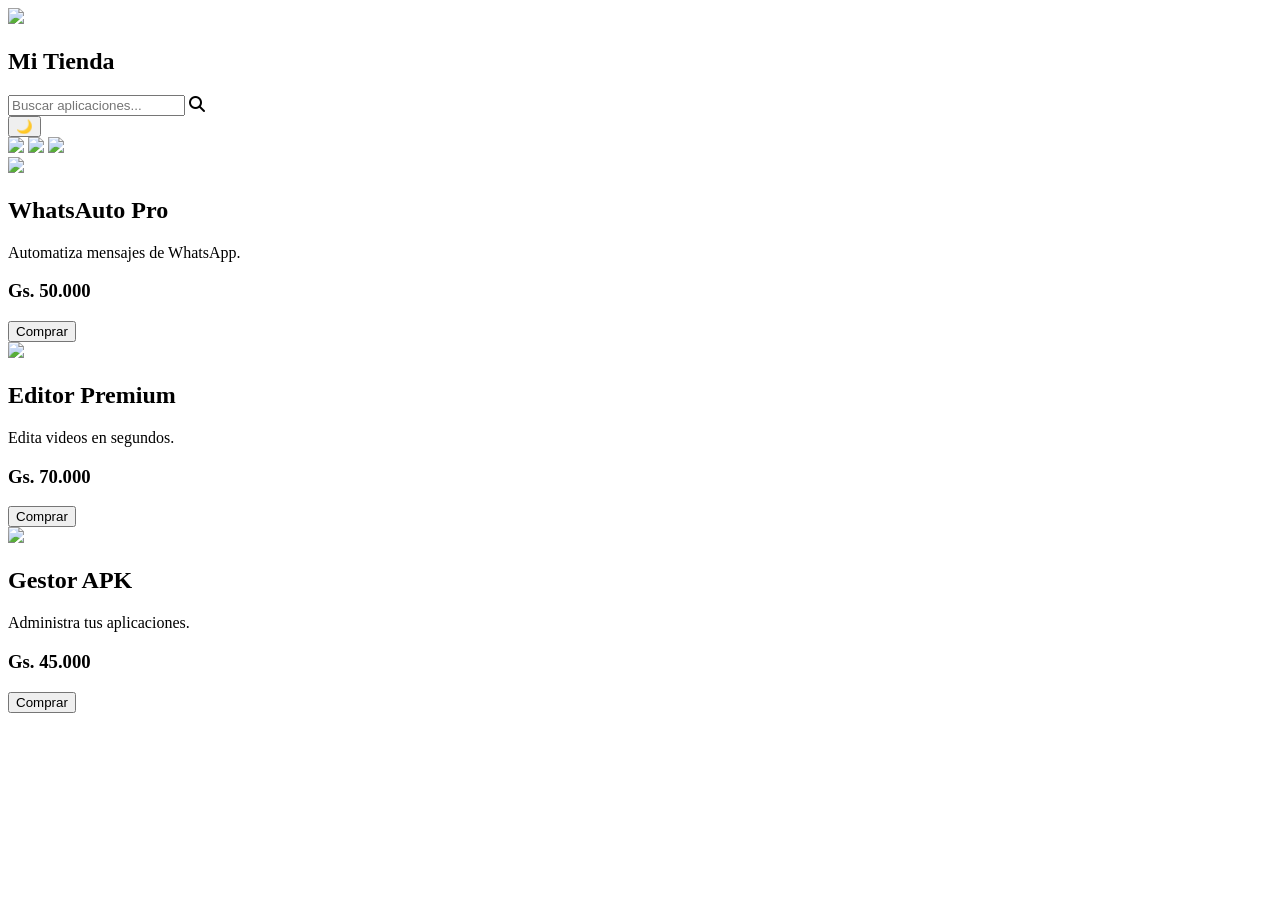
==== index.html @ 80a1f713 "Add files via upload" ====
<!DOCTYPE html>
<html lang="es">
<head>
<meta charset="UTF-8">
<meta name="viewport" content="width=device-width, initial-scale=1.0">
<title>Mi Tienda de Apps</title>

<link rel="stylesheet" href="css/style.css">

<link rel="preconnect" href="https://fonts.googleapis.com">
<link href="https://fonts.googleapis.com/css2?family=Roboto:wght@300;400;500;700&display=swap" rel="stylesheet">

<link rel="stylesheet" href="https://cdnjs.cloudflare.com/ajax/libs/font-awesome/6.5.2/css/all.min.css">

</head>
<body>

<header>

<div class="logo">

<img src="imagenes/logo.png">

<h2>Mi Tienda</h2>

</div>

<div class="busqueda">

<input type="text" placeholder="Buscar aplicaciones...">

<i class="fa fa-search"></i>

</div>

<button id="modo">

🌙

</button>

</header>

<section class="slider">

<div class="slides">

<img src="imagenes/banner1.jpg">

<img src="imagenes/banner2.jpg">

<img src="imagenes/banner3.jpg">

</div>

</section>

<section class="apps">

<div class="card">

<img src="imagenes/app1.jpg">

<h2>WhatsAuto Pro</h2>

<p>Automatiza mensajes de WhatsApp.</p>

<h3>Gs. 50.000</h3>

<button class="comprar">

Comprar

</button>

</div>

<div class="card">

<img src="imagenes/app2.jpg">

<h2>Editor Premium</h2>

<p>Edita videos en segundos.</p>

<h3>Gs. 70.000</h3>

<button class="comprar">

Comprar

</button>

</div>

<div class="card">

<img src="imagenes/app3.jpg">

<h2>Gestor APK</h2>

<p>Administra tus aplicaciones.</p>

<h3>Gs. 45.000</h3>

<button class="comprar">

Comprar

</button>

</div>

</section>

<script src="js/app.js"></script>

</body>
</html>
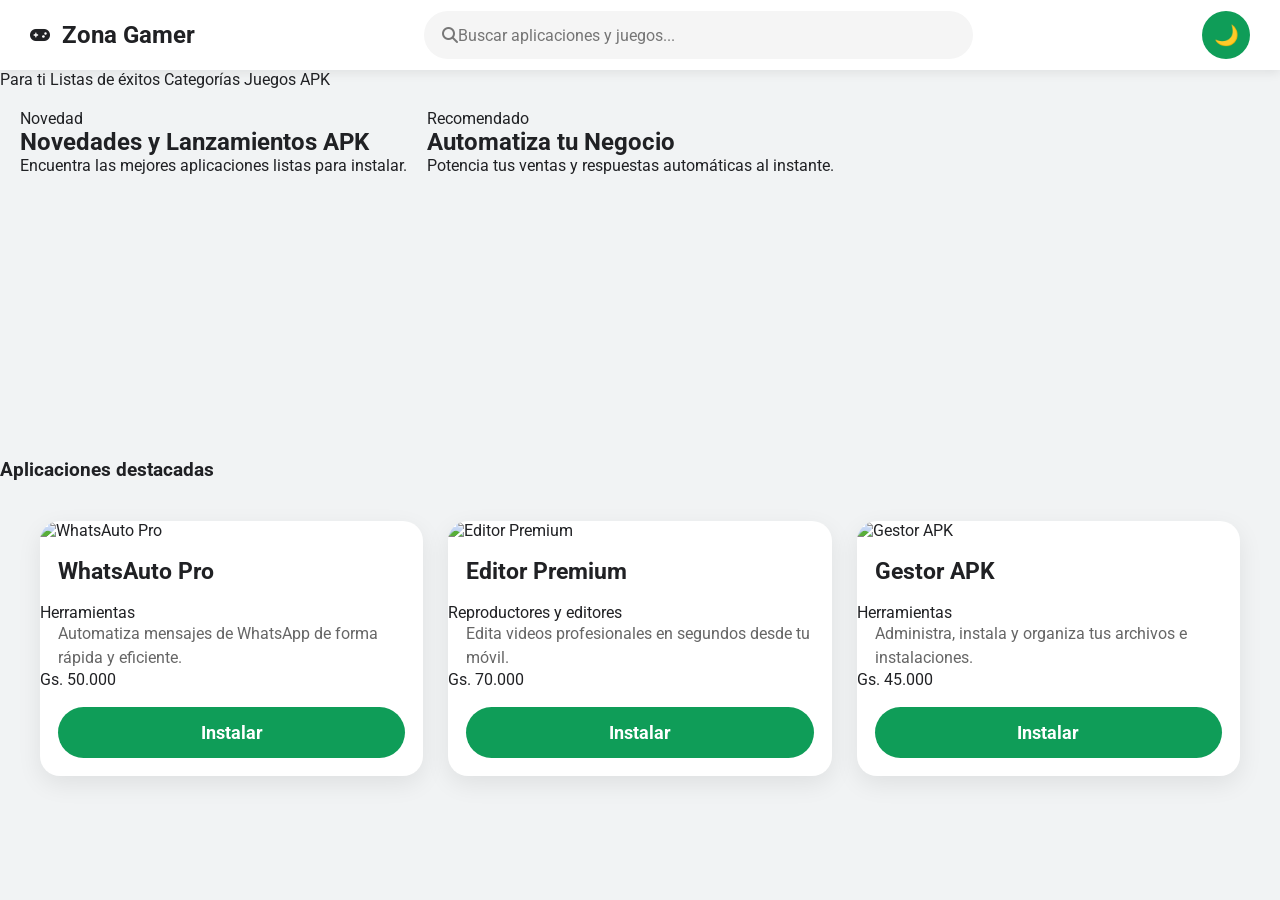
==== commit 63d55237: "Add files via upload" ====
--- a/index.html
+++ b/index.html
@@ -1,119 +1,112 @@
 <!DOCTYPE html>
 <html lang="es">
 <head>
-<meta charset="UTF-8">
-<meta name="viewport" content="width=device-width, initial-scale=1.0">
-<title>Mi Tienda de Apps</title>
+    <meta charset="UTF-8">
+    <meta name="viewport" content="width=device-width, initial-scale=1.0">
+    <title>Zona Gamer - Tienda de Apps</title>
 
-<link rel="stylesheet" href="css/style.css">
+    <link rel="stylesheet" href="style.css">
 
-<link rel="preconnect" href="https://fonts.googleapis.com">
-<link href="https://fonts.googleapis.com/css2?family=Roboto:wght@300;400;500;700&display=swap" rel="stylesheet">
-
-<link rel="stylesheet" href="https://cdnjs.cloudflare.com/ajax/libs/font-awesome/6.5.2/css/all.min.css">
-
+    <link rel="preconnect" href="https://fonts.googleapis.com">
+    <link href="https://fonts.googleapis.com/css2?family=Google+Sans:wght@400;500;700&family=Roboto:wght@400;500;700&display=swap" rel="stylesheet">
+    <link rel="stylesheet" href="https://cdnjs.cloudflare.com/ajax/libs/font-awesome/6.5.2/css/all.min.css">
 </head>
 <body>
 
 <header>
+    <div class="logo">
+        <i class="fa-solid fa-gamepad logo-icon"></i>
+        <h2>Zona Gamer</h2>
+    </div>
 
-<div class="logo">
+    <div class="busqueda">
+        <i class="fa fa-search"></i>
+        <input type="text" placeholder="Buscar aplicaciones y juegos...">
+    </div>
 
-<img src="imagenes/logo.png">
-
-<h2>Mi Tienda</h2>
-
-</div>
-
-<div class="busqueda">
-
-<input type="text" placeholder="Buscar aplicaciones...">
-
-<i class="fa fa-search"></i>
-
-</div>
-
-<button id="modo">
-
-🌙
-
-</button>
-
+    <button id="modo" title="Cambiar tema">🌙</button>
 </header>
 
-<section class="slider">
+<main class="main-container">
+    <section class="category-pills">
+        <span class="pill active">Para ti</span>
+        <span class="pill">Listas de éxitos</span>
+        <span class="pill">Categorías</span>
+        <span class="pill">Juegos APK</span>
+    </section>
 
-<div class="slides">
+    <section class="slider">
+        <div class="slides">
+            <div class="slide-card hero-1">
+                <div class="slide-content">
+                    <span class="badge">Novedad</span>
+                    <h2>Novedades y Lanzamientos APK</h2>
+                    <p>Encuentra las mejores aplicaciones listas para instalar.</p>
+                </div>
+            </div>
+            <div class="slide-card hero-2">
+                <div class="slide-content">
+                    <span class="badge">Recomendado</span>
+                    <h2>Automatiza tu Negocio</h2>
+                    <p>Potencia tus ventas y respuestas automáticas al instante.</p>
+                </div>
+            </div>
+        </div>
+    </section>
 
-<img src="imagenes/banner1.jpg">
+    <section class="section-title">
+        <h3>Aplicaciones destacadas</h3>
+    </section>
 
-<img src="imagenes/banner2.jpg">
+    <section class="apps">
+        <div class="card">
+            <div class="card-image-wrapper">
+                <img src="https://picsum.photos/300/200?random=1" alt="WhatsAuto Pro">
+            </div>
+            <div class="card-details">
+                <h2>WhatsAuto Pro</h2>
+                <span class="developer">Herramientas</span>
+                <p>Automatiza mensajes de WhatsApp de forma rápida y eficiente.</p>
+                <div class="card-footer">
+                    <span class="precio">Gs. 50.000</span>
+                    <button class="comprar">Instalar</button>
+                </div>
+            </div>
+        </div>
 
-<img src="imagenes/banner3.jpg">
+        <div class="card">
+            <div class="card-image-wrapper">
+                <img src="https://picsum.photos/300/200?random=2" alt="Editor Premium">
+            </div>
+            <div class="card-details">
+                <h2>Editor Premium</h2>
+                <span class="developer">Reproductores y editores</span>
+                <p>Edita videos profesionales en segundos desde tu móvil.</p>
+                <div class="card-footer">
+                    <span class="precio">Gs. 70.000</span>
+                    <button class="comprar">Instalar</button>
+                </div>
+            </div>
+        </div>
 
-</div>
+        <div class="card">
+            <div class="card-image-wrapper">
+                <img src="https://picsum.photos/300/200?random=3" alt="Gestor APK">
+            </div>
+            <div class="card-details">
+                <h2>Gestor APK</h2>
+                <span class="developer">Herramientas</span>
+                <p>Administra, instala y organiza tus archivos e instalaciones.</p>
+                <div class="card-footer">
+                    <span class="precio">Gs. 45.000</span>
+                    <button class="comprar">Instalar</button>
+                </div>
+            </div>
+        </div>
+    </section>
+</main>
 
-</section>
-
-<section class="apps">
-
-<div class="card">
-
-<img src="imagenes/app1.jpg">
-
-<h2>WhatsAuto Pro</h2>
-
-<p>Automatiza mensajes de WhatsApp.</p>
-
-<h3>Gs. 50.000</h3>
-
-<button class="comprar">
-
-Comprar
-
-</button>
-
-</div>
-
-<div class="card">
-
-<img src="imagenes/app2.jpg">
-
-<h2>Editor Premium</h2>
-
-<p>Edita videos en segundos.</p>
-
-<h3>Gs. 70.000</h3>
-
-<button class="comprar">
-
-Comprar
-
-</button>
-
-</div>
-
-<div class="card">
-
-<img src="imagenes/app3.jpg">
-
-<h2>Gestor APK</h2>
-
-<p>Administra tus aplicaciones.</p>
-
-<h3>Gs. 45.000</h3>
-
-<button class="comprar">
-
-Comprar
-
-</button>
-
-</div>
-
-</section>
-
-<script src="js/app.js"></script>
+<script src="app.js"></script>
 
 </body>
-</html>+</html>
--- a/style.css
+++ b/style.css
@@ -0,0 +1,320 @@
+/* ======== ESTILOS GENERALES ======== */
+
+*{
+    margin:0;
+    padding:0;
+    box-sizing:border-box;
+    font-family:'Roboto',sans-serif;
+}
+
+body{
+    background:#f1f3f4;
+    color:#202124;
+}
+
+a{
+    text-decoration:none;
+}
+
+button{
+    cursor:pointer;
+}
+
+/* ======== HEADER ======== */
+
+header{
+    position:sticky;
+    top:0;
+    z-index:1000;
+
+    width:100%;
+    height:70px;
+
+    background:#ffffff;
+
+    display:flex;
+    justify-content:space-between;
+    align-items:center;
+
+    padding:0 30px;
+
+    box-shadow:0 3px 10px rgba(0,0,0,.08);
+}
+
+.logo{
+    display:flex;
+    align-items:center;
+    gap:12px;
+}
+
+.logo img{
+    width:45px;
+    height:45px;
+    border-radius:12px;
+}
+
+.logo h2{
+    font-size:24px;
+    font-weight:700;
+}
+
+/* ======== BUSCADOR ======== */
+
+.busqueda{
+
+    width:45%;
+    height:48px;
+
+    background:#f5f5f5;
+
+    border-radius:30px;
+
+    display:flex;
+    align-items:center;
+
+    padding:0 18px;
+
+}
+
+.busqueda input{
+
+    width:100%;
+
+    border:none;
+
+    background:none;
+
+    outline:none;
+
+    font-size:16px;
+
+}
+
+.busqueda i{
+
+    color:#777;
+
+}
+
+/* ======== BOTÓN MODO OSCURO ======== */
+
+#modo{
+
+    width:48px;
+    height:48px;
+
+    border:none;
+
+    border-radius:50%;
+
+    background:#0F9D58;
+
+    color:white;
+
+    font-size:20px;
+
+    transition:.3s;
+
+}
+
+#modo:hover{
+
+transform:scale(1.1);
+
+}
+
+/* ======== SLIDER ======== */
+
+.slider{
+
+width:100%;
+
+height:350px;
+
+overflow:hidden;
+
+margin-top:20px;
+
+}
+
+.slides{
+
+display:flex;
+
+gap:20px;
+
+padding:0 20px;
+
+overflow-x:auto;
+
+scroll-behavior:smooth;
+
+}
+
+.slides img{
+
+width:100%;
+
+max-width:900px;
+
+height:320px;
+
+border-radius:20px;
+
+object-fit:cover;
+
+box-shadow:0 10px 25px rgba(0,0,0,.15);
+
+}
+
+/* ======== APPS ======== */
+
+.apps{
+
+display:grid;
+
+grid-template-columns:repeat(auto-fit,minmax(280px,1fr));
+
+gap:25px;
+
+padding:40px;
+
+}
+
+/* ======== TARJETA ======== */
+
+.card{
+
+background:white;
+
+border-radius:20px;
+
+overflow:hidden;
+
+box-shadow:0 8px 25px rgba(0,0,0,.08);
+
+transition:.3s;
+
+}
+
+.card:hover{
+
+transform:translateY(-8px);
+
+box-shadow:0 20px 35px rgba(0,0,0,.15);
+
+}
+
+.card img{
+
+width:100%;
+
+height:220px;
+
+object-fit:cover;
+
+}
+
+.card h2{
+
+font-size:23px;
+
+padding:18px;
+
+}
+
+.card p{
+
+padding:0 18px;
+
+color:#666;
+
+line-height:1.5;
+
+}
+
+.card h3{
+
+padding:18px;
+
+color:#0F9D58;
+
+font-size:24px;
+
+}
+
+/* ======== BOTÓN COMPRAR ======== */
+
+.comprar{
+
+width:calc(100% - 36px);
+
+margin:18px;
+
+padding:15px;
+
+border:none;
+
+border-radius:40px;
+
+background:#0F9D58;
+
+color:white;
+
+font-size:18px;
+
+font-weight:bold;
+
+transition:.3s;
+
+}
+
+.comprar:hover{
+
+background:#0b7d45;
+
+transform:scale(1.03);
+
+}
+
+/* ======== RESPONSIVE ======== */
+
+@media(max-width:900px){
+
+header{
+
+flex-direction:column;
+
+height:auto;
+
+padding:15px;
+
+gap:15px;
+
+}
+
+.busqueda{
+
+width:100%;
+
+}
+
+.slider{
+
+height:220px;
+
+}
+
+.slides img{
+
+height:200px;
+
+}
+
+.apps{
+
+padding:20px;
+
+}
+
+}
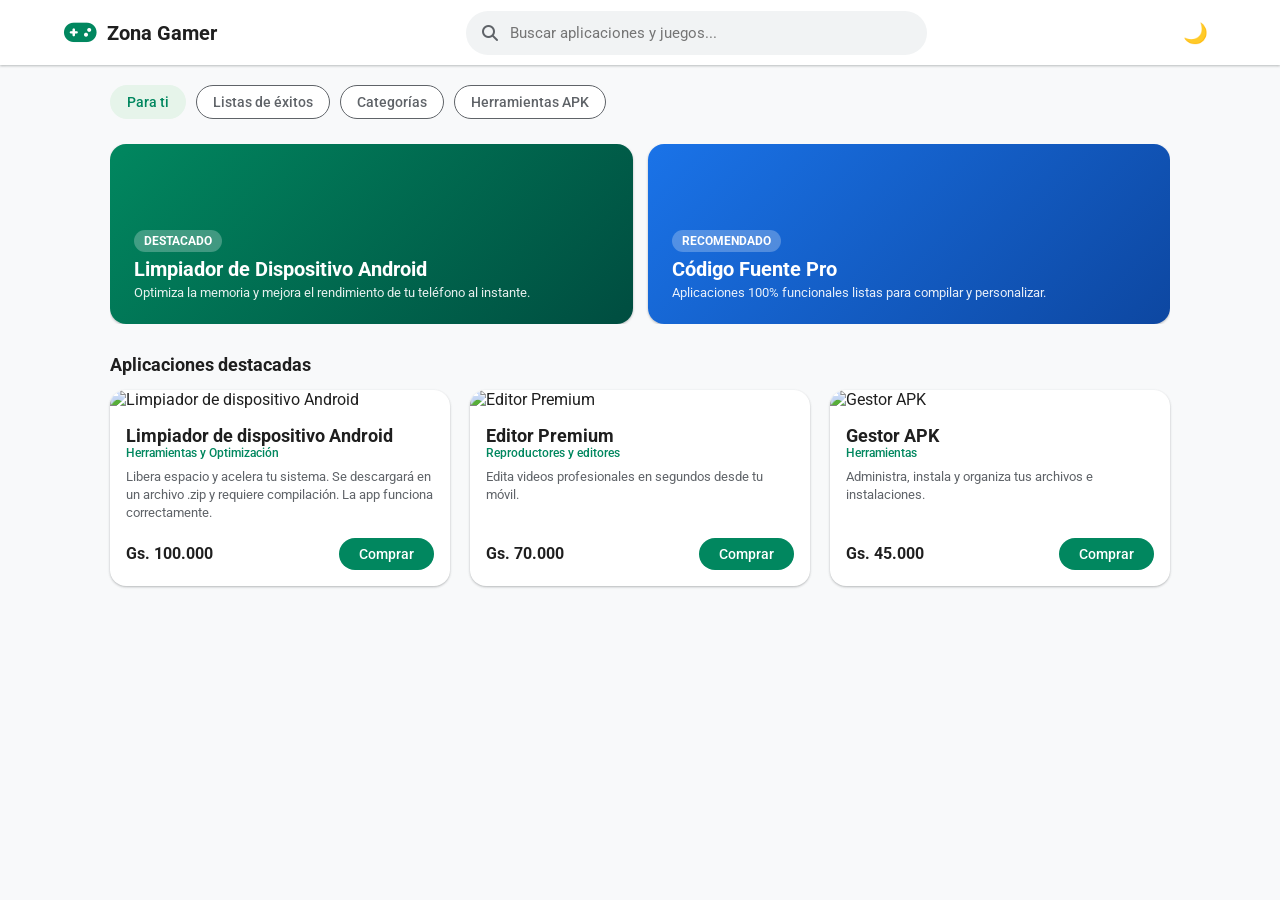
==== commit f52acab7: "Add files via upload" ====
--- a/index.html
+++ b/index.html
@@ -3,7 +3,7 @@
 <head>
     <meta charset="UTF-8">
     <meta name="viewport" content="width=device-width, initial-scale=1.0">
-    <title>Zona Gamer - Tienda de Apps</title>
+    <title>Zone App- Tienda de Apps</title>
 
     <link rel="stylesheet" href="style.css">
 
@@ -32,23 +32,23 @@
         <span class="pill active">Para ti</span>
         <span class="pill">Listas de éxitos</span>
         <span class="pill">Categorías</span>
-        <span class="pill">Juegos APK</span>
+        <span class="pill">Herramientas APK</span>
     </section>
 
     <section class="slider">
         <div class="slides">
             <div class="slide-card hero-1">
                 <div class="slide-content">
-                    <span class="badge">Novedad</span>
-                    <h2>Novedades y Lanzamientos APK</h2>
-                    <p>Encuentra las mejores aplicaciones listas para instalar.</p>
+                    <span class="badge">Destacado</span>
+                    <h2>Limpiador de Dispositivo Android</h2>
+                    <p>Optimiza la memoria y mejora el rendimiento de tu teléfono al instante.</p>
                 </div>
             </div>
             <div class="slide-card hero-2">
                 <div class="slide-content">
                     <span class="badge">Recomendado</span>
-                    <h2>Automatiza tu Negocio</h2>
-                    <p>Potencia tus ventas y respuestas automáticas al instante.</p>
+                    <h2>Código Fuente Pro</h2>
+                    <p>Aplicaciones 100% funcionales listas para compilar y personalizar.</p>
                 </div>
             </div>
         </div>
@@ -59,17 +59,18 @@
     </section>
 
     <section class="apps">
+        <!-- APP 1: LIMPIADOR DE DISPOSITIVO ANDROID -->
         <div class="card">
             <div class="card-image-wrapper">
-                <img src="https://picsum.photos/300/200?random=1" alt="WhatsAuto Pro">
+                <img src="limpiador/1.jpg" alt="Limpiador de dispositivo Android">
             </div>
             <div class="card-details">
-                <h2>WhatsAuto Pro</h2>
-                <span class="developer">Herramientas</span>
-                <p>Automatiza mensajes de WhatsApp de forma rápida y eficiente.</p>
+                <h2>Limpiador de dispositivo Android</h2>
+                <span class="developer">Herramientas y Optimización</span>
+                <p>Libera espacio y acelera tu sistema. Se descargará en un archivo .zip y requiere compilación. La app funciona correctamente.</p>
                 <div class="card-footer">
-                    <span class="precio">Gs. 50.000</span>
-                    <button class="comprar">Instalar</button>
+                    <span class="precio">Gs. 100.000</span>
+                    <button class="comprar" data-app="limpiador">Comprar</button>
                 </div>
             </div>
         </div>
@@ -84,7 +85,7 @@
                 <p>Edita videos profesionales en segundos desde tu móvil.</p>
                 <div class="card-footer">
                     <span class="precio">Gs. 70.000</span>
-                    <button class="comprar">Instalar</button>
+                    <button class="comprar">Comprar</button>
                 </div>
             </div>
         </div>
@@ -99,7 +100,7 @@
                 <p>Administra, instala y organiza tus archivos e instalaciones.</p>
                 <div class="card-footer">
                     <span class="precio">Gs. 45.000</span>
-                    <button class="comprar">Instalar</button>
+                    <button class="comprar">Comprar</button>
                 </div>
             </div>
         </div>
--- a/style.css
+++ b/style.css
@@ -1,320 +1,299 @@
-/* ======== ESTILOS GENERALES ======== */
-
-*{
-    margin:0;
-    padding:0;
-    box-sizing:border-box;
-    font-family:'Roboto',sans-serif;
-}
-
-body{
-    background:#f1f3f4;
-    color:#202124;
-}
-
-a{
-    text-decoration:none;
-}
-
-button{
-    cursor:pointer;
+/* ======== ESTILOS BASE (GOOGLE PLAY STYLE) ======== */
+* {
+    margin: 0;
+    padding: 0;
+    box-sizing: border-box;
+    font-family: 'Roboto', 'Google Sans', sans-serif;
+}
+
+:root {
+    --bg-color: #f8f9fa;
+    --card-bg: #ffffff;
+    --text-primary: #1f1f1f;
+    --text-secondary: #5f6368;
+    --primary-color: #01875f; /* Verde Google Play */
+    --primary-hover: #016c4c;
+    --header-bg: #ffffff;
+    --search-bg: #f1f3f4;
+    --shadow: 0 1px 3px rgba(60,64,67,0.12), 0 1px 2px rgba(60,64,67,0.24);
+}
+
+body.dark {
+    --bg-color: #131314;
+    --card-bg: #1e1e1f;
+    --text-primary: #e3e2e6;
+    --text-secondary: #c4c6d0;
+    --header-bg: #1e1e1f;
+    --search-bg: #2e2f31;
+    --shadow: 0 1px 3px rgba(0,0,0,0.5);
+}
+
+body {
+    background-color: var(--bg-color);
+    color: var(--text-primary);
+    transition: background-color 0.3s, color 0.3s;
 }
 
 /* ======== HEADER ======== */
-
-header{
-    position:sticky;
-    top:0;
-    z-index:1000;
-
-    width:100%;
-    height:70px;
-
-    background:#ffffff;
-
-    display:flex;
-    justify-content:space-between;
-    align-items:center;
-
-    padding:0 30px;
-
-    box-shadow:0 3px 10px rgba(0,0,0,.08);
-}
-
-.logo{
-    display:flex;
-    align-items:center;
-    gap:12px;
-}
-
-.logo img{
-    width:45px;
-    height:45px;
-    border-radius:12px;
-}
-
-.logo h2{
-    font-size:24px;
-    font-weight:700;
+header {
+    position: sticky;
+    top: 0;
+    z-index: 1000;
+    height: 65px;
+    background: var(--header-bg);
+    display: flex;
+    justify-content: space-between;
+    align-items: center;
+    padding: 0 5%;
+    box-shadow: var(--shadow);
+}
+
+.logo {
+    display: flex;
+    align-items: center;
+    gap: 10px;
+}
+
+.logo-icon {
+    font-size: 26px;
+    color: var(--primary-color);
+}
+
+.logo h2 {
+    font-size: 20px;
+    font-weight: 700;
+    color: var(--text-primary);
 }
 
 /* ======== BUSCADOR ======== */
-
-.busqueda{
-
-    width:45%;
-    height:48px;
-
-    background:#f5f5f5;
-
-    border-radius:30px;
-
-    display:flex;
-    align-items:center;
-
-    padding:0 18px;
-
-}
-
-.busqueda input{
-
-    width:100%;
-
-    border:none;
-
-    background:none;
-
-    outline:none;
-
-    font-size:16px;
-
-}
-
-.busqueda i{
-
-    color:#777;
-
-}
-
-/* ======== BOTÓN MODO OSCURO ======== */
-
-#modo{
-
-    width:48px;
-    height:48px;
-
-    border:none;
-
-    border-radius:50%;
-
-    background:#0F9D58;
-
-    color:white;
-
-    font-size:20px;
-
-    transition:.3s;
-
-}
-
-#modo:hover{
-
-transform:scale(1.1);
-
-}
-
-/* ======== SLIDER ======== */
-
-.slider{
-
-width:100%;
-
-height:350px;
-
-overflow:hidden;
-
-margin-top:20px;
-
-}
-
-.slides{
-
-display:flex;
-
-gap:20px;
-
-padding:0 20px;
-
-overflow-x:auto;
-
-scroll-behavior:smooth;
-
-}
-
-.slides img{
-
-width:100%;
-
-max-width:900px;
-
-height:320px;
-
-border-radius:20px;
-
-object-fit:cover;
-
-box-shadow:0 10px 25px rgba(0,0,0,.15);
-
-}
-
-/* ======== APPS ======== */
-
-.apps{
-
-display:grid;
-
-grid-template-columns:repeat(auto-fit,minmax(280px,1fr));
-
-gap:25px;
-
-padding:40px;
-
-}
-
-/* ======== TARJETA ======== */
-
-.card{
-
-background:white;
-
-border-radius:20px;
-
-overflow:hidden;
-
-box-shadow:0 8px 25px rgba(0,0,0,.08);
-
-transition:.3s;
-
-}
-
-.card:hover{
-
-transform:translateY(-8px);
-
-box-shadow:0 20px 35px rgba(0,0,0,.15);
-
-}
-
-.card img{
-
-width:100%;
-
-height:220px;
-
-object-fit:cover;
-
-}
-
-.card h2{
-
-font-size:23px;
-
-padding:18px;
-
-}
-
-.card p{
-
-padding:0 18px;
-
-color:#666;
-
-line-height:1.5;
-
-}
-
-.card h3{
-
-padding:18px;
-
-color:#0F9D58;
-
-font-size:24px;
-
-}
-
-/* ======== BOTÓN COMPRAR ======== */
-
-.comprar{
-
-width:calc(100% - 36px);
-
-margin:18px;
-
-padding:15px;
-
-border:none;
-
-border-radius:40px;
-
-background:#0F9D58;
-
-color:white;
-
-font-size:18px;
-
-font-weight:bold;
-
-transition:.3s;
-
-}
-
-.comprar:hover{
-
-background:#0b7d45;
-
-transform:scale(1.03);
-
-}
-
-/* ======== RESPONSIVE ======== */
-
-@media(max-width:900px){
-
-header{
-
-flex-direction:column;
-
-height:auto;
-
-padding:15px;
-
-gap:15px;
-
-}
-
-.busqueda{
-
-width:100%;
-
-}
-
-.slider{
-
-height:220px;
-
-}
-
-.slides img{
-
-height:200px;
-
-}
-
-.apps{
-
-padding:20px;
-
-}
-
-}+.busqueda {
+    width: 40%;
+    max-width: 500px;
+    height: 44px;
+    background: var(--search-bg);
+    border-radius: 24px;
+    display: flex;
+    align-items: center;
+    padding: 0 16px;
+    gap: 12px;
+}
+
+.busqueda i {
+    color: var(--text-secondary);
+}
+
+.busqueda input {
+    width: 100%;
+    border: none;
+    background: none;
+    outline: none;
+    font-size: 15px;
+    color: var(--text-primary);
+}
+
+#modo {
+    width: 40px;
+    height: 40px;
+    border: none;
+    border-radius: 50%;
+    background: transparent;
+    font-size: 20px;
+    cursor: pointer;
+    transition: 0.2s;
+}
+
+#modo:hover {
+    background: var(--search-bg);
+}
+
+/* ======== CONTENIDO PRINCIPAL ======== */
+.main-container {
+    max-width: 1100px;
+    margin: 20px auto;
+    padding: 0 20px;
+}
+
+.category-pills {
+    display: flex;
+    gap: 10px;
+    margin-bottom: 20px;
+    overflow-x: auto;
+    padding-bottom: 5px;
+}
+
+.pill {
+    padding: 8px 16px;
+    background: var(--card-bg);
+    border: 1px solid var(--text-secondary);
+    border-radius: 20px;
+    font-size: 14px;
+    font-weight: 500;
+    color: var(--text-secondary);
+    cursor: pointer;
+    white-space: nowrap;
+}
+
+.pill.active {
+    background: #e6f4ea;
+    color: var(--primary-color);
+    border-color: transparent;
+}
+
+body.dark .pill.active {
+    background: #0f382c;
+    color: #6ddbaf;
+}
+
+/* ======== SLIDER / BANNER ======== */
+.slider {
+    width: 100%;
+    margin-bottom: 30px;
+}
+
+.slides {
+    display: flex;
+    gap: 15px;
+    overflow-x: auto;
+    scroll-behavior: smooth;
+}
+
+.slide-card {
+    min-width: 300px;
+    flex: 1;
+    height: 180px;
+    border-radius: 16px;
+    padding: 24px;
+    display: flex;
+    align-items: flex-end;
+    background: linear-gradient(135deg, #01875f, #004d40);
+    color: white;
+    box-shadow: var(--shadow);
+}
+
+.hero-2 {
+    background: linear-gradient(135deg, #1a73e8, #0d47a1);
+}
+
+.badge {
+    background: rgba(255,255,255,0.25);
+    padding: 4px 10px;
+    border-radius: 12px;
+    font-size: 12px;
+    font-weight: bold;
+    text-transform: uppercase;
+}
+
+.slide-content h2 {
+    font-size: 20px;
+    margin: 8px 0 4px 0;
+}
+
+.slide-content p {
+    font-size: 13px;
+    opacity: 0.9;
+}
+
+/* ======== TARJETAS DE APPS ======== */
+.section-title h3 {
+    font-size: 18px;
+    margin-bottom: 15px;
+    color: var(--text-primary);
+}
+
+.apps {
+    display: grid;
+    grid-template-columns: repeat(auto-fill, minmax(280px, 1fr));
+    gap: 20px;
+}
+
+.card {
+    background: var(--card-bg);
+    border-radius: 16px;
+    overflow: hidden;
+    box-shadow: var(--shadow);
+    transition: transform 0.2s, box-shadow 0.2s;
+    display: flex;
+    flex-direction: column;
+}
+
+.card:hover {
+    transform: translateY(-4px);
+    box-shadow: 0 8px 16px rgba(0,0,0,0.15);
+}
+
+.card-image-wrapper img {
+    width: 100%;
+    height: 160px;
+    object-fit: cover;
+}
+
+.card-details {
+    padding: 16px;
+    display: flex;
+    flex-direction: column;
+    flex-grow: 1;
+}
+
+.card h2 {
+    font-size: 18px;
+    font-weight: 700;
+    color: var(--text-primary);
+}
+
+.developer {
+    font-size: 12px;
+    color: var(--primary-color);
+    font-weight: 500;
+    margin-bottom: 8px;
+}
+
+.card p {
+    font-size: 13px;
+    color: var(--text-secondary);
+    line-height: 1.4;
+    margin-bottom: 15px;
+    flex-grow: 1;
+}
+
+.card-footer {
+    display: flex;
+    justify-content: space-between;
+    align-items: center;
+    margin-top: auto;
+}
+
+.precio {
+    font-size: 16px;
+    font-weight: 700;
+    color: var(--text-primary);
+}
+
+.comprar {
+    padding: 8px 20px;
+    border: none;
+    border-radius: 20px;
+    background: var(--primary-color);
+    color: white;
+    font-size: 14px;
+    font-weight: 500;
+    cursor: pointer;
+    transition: background 0.2s;
+}
+
+.comprar:hover {
+    background: var(--primary-hover);
+}
+
+@media(max-width: 600px) {
+    header {
+        flex-wrap: wrap;
+        height: auto;
+        padding: 12px 20px;
+        gap: 10px;
+    }
+    .busqueda {
+        order: 3;
+        width: 100%;
+        max-width: 100%;
+    }
+}
